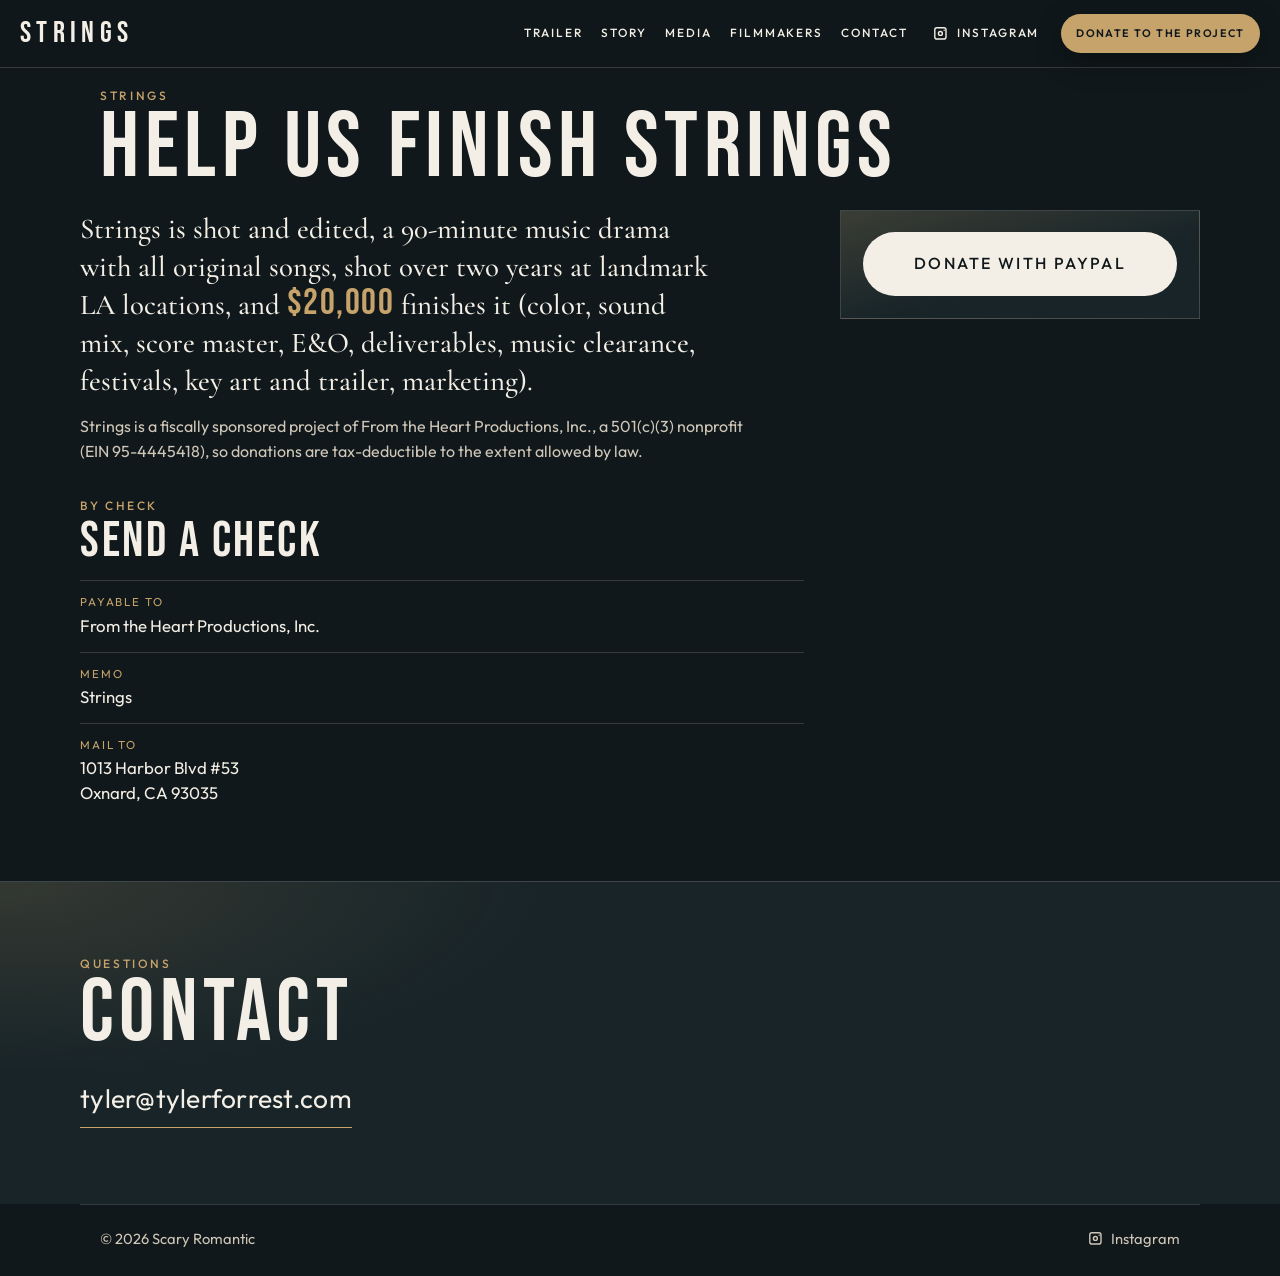
==== donate/index.html @ 78c678b7 "Add a donate page and a header link on every page. Strings can take tax-deductible gifts through Fro" ====
<!DOCTYPE html>
<html lang="en">
<head>
  <meta charset="utf-8">
  <meta name="viewport" content="width=device-width, initial-scale=1">
  <title>Donate to the Project | STRINGS</title>
  <meta name="description" content="Help finish Strings, a 90-minute music drama. Donations through From the Heart Productions, Inc. are tax-deductible to the extent allowed by law.">
  <meta name="robots" content="index, follow">
  <meta name="theme-color" content="#10181b">
  <meta name="format-detection" content="telephone=no">
  <link rel="canonical" href="https://www.stringsofficial.com/donate/">
  <meta property="og:type" content="website">
  <meta property="og:site_name" content="STRINGS">
  <meta property="og:locale" content="en_US">
  <meta property="og:title" content="Donate to the Project | STRINGS">
  <meta property="og:description" content="Help finish Strings. Donations are tax-deductible through From the Heart Productions, Inc.">
  <meta property="og:url" content="https://www.stringsofficial.com/donate/">
  <meta property="og:image" content="https://www.stringsofficial.com/assets/hero.jpg">
  <meta property="og:image:width" content="860">
  <meta property="og:image:height" content="1080">
  <meta property="og:image:alt" content="A guitarist from STRINGS, seen from behind, seated and playing under a spotlight.">
  <meta name="twitter:card" content="summary_large_image">
  <meta name="twitter:title" content="Donate to the Project | STRINGS">
  <meta name="twitter:description" content="Help finish Strings. Donations are tax-deductible through From the Heart Productions, Inc.">
  <meta name="twitter:image" content="https://www.stringsofficial.com/assets/hero.jpg">
  <meta name="twitter:image:alt" content="A guitarist from STRINGS, seen from behind, seated and playing under a spotlight.">
  <link rel="icon" href="../favicon.svg" type="image/svg+xml">
  <link rel="preconnect" href="https://fonts.googleapis.com">
  <link rel="preconnect" href="https://fonts.gstatic.com" crossorigin>
  <link href="https://fonts.googleapis.com/css2?family=Bebas+Neue&family=Cormorant+Garamond:ital,wght@0,500;0,600;1,500&family=Outfit:wght@300;400;500;600&display=swap" rel="stylesheet">
  <link rel="stylesheet" href="../css/styles.css">
</head>
<body>
  <a class="skip-link" href="#main">Skip to content</a>
  <header class="site-header is-solid">
    <a class="wordmark" href="../">Strings</a>
    <a class="header-donate" href="./" aria-current="page">Donate to the Project</a>
    <button class="nav-toggle" type="button" aria-expanded="false" aria-controls="site-nav">
      <span class="nav-toggle-bars" aria-hidden="true"></span>
      <span class="visually-hidden">Menu</span>
    </button>
    <nav class="site-nav" id="site-nav" aria-label="Primary">
      <a href="../#trailer">Trailer</a>
      <a href="../#story">Story</a>
      <a href="../#media">Media</a>
      <a href="../filmmakers/">Filmmakers</a>
      <a href="../#contact">Contact</a>
      <a class="nav-instagram" href="https://instagram.com/stringsmovie">
        <svg viewBox="0 0 24 24" aria-hidden="true"><path d="M7 3h10a4 4 0 0 1 4 4v10a4 4 0 0 1-4 4H7a4 4 0 0 1-4-4V7a4 4 0 0 1 4-4zm10 2H7a2 2 0 0 0-2 2v10a2 2 0 0 0 2 2h10a2 2 0 0 0 2-2V7a2 2 0 0 0-2-2zm-5 3.2A3.8 3.8 0 1 1 8.2 12 3.8 3.8 0 0 1 12 8.2zm0 2A1.8 1.8 0 1 0 13.8 12 1.8 1.8 0 0 0 12 10.2zM17.4 6.6a1 1 0 1 1-1 1 1 1 0 0 1 1-1z"/></svg>
        Instagram
      </a>
    </nav>
  </header>

  <main id="main">
    <header class="page-hero donate-hero">
      <p class="eyebrow">Strings</p>
      <h1>Help Us Finish Strings</h1>
    </header>

    <section class="section section-tight" aria-labelledby="donate-heading">
      <h2 id="donate-heading" class="visually-hidden">Donate</h2>
      <div class="donate-layout">
        <div class="donate-intro">
          <p class="donate-copy">Strings is shot and edited, a 90-minute music drama with all original songs, shot over two years at landmark LA locations, and <strong class="donate-amount">$20,000</strong> finishes it (color, sound mix, score master, E&amp;O, deliverables, music clearance, festivals, key art and trailer, marketing).</p>
          <p class="donate-tax">Strings is a fiscally sponsored project of From the Heart Productions, Inc., a 501(c)(3) nonprofit (EIN 95-4445418), so donations are tax-deductible to the extent allowed by law.</p>
        </div>

        <!-- PayPal URL and QR image: edit DONATE_URL and DONATE_QR_SRC in js/donate.js -->
        <aside class="donate-pay" aria-label="PayPal">
          <a class="button button-primary button-donate" id="donate-paypal" href="#">Donate with PayPal</a>
          <figure class="donate-qr" id="donate-qr" hidden>
            <div class="donate-qr-frame" id="donate-qr-frame"></div>
            <figcaption>Scan to donate with PayPal</figcaption>
          </figure>
        </aside>

        <div class="donate-more">
          <div class="donate-block">
            <p class="section-kicker">By check</p>
            <h2 class="donate-heading">Send a check</h2>
            <dl class="donate-facts">
              <div>
                <dt>Payable to</dt>
                <dd>From the Heart Productions, Inc.</dd>
              </div>
              <div>
                <dt>Memo</dt>
                <dd>Strings</dd>
              </div>
              <div>
                <dt>Mail to</dt>
                <dd>1013 Harbor Blvd #53<br>Oxnard, CA 93035</dd>
              </div>
            </dl>
          </div>
        </div>
      </div>
    </section>

    <section class="contact-band donate-contact" id="contact">
      <div class="contact-inner">
        <p class="section-kicker">Questions</p>
        <h2 class="section-title">Contact</h2>
        <a class="contact-email" href="mailto:tyler@tylerforrest.com">tyler@tylerforrest.com</a>
      </div>
    </section>
  </main>

  <footer class="site-footer">
    <p>© 2026 Scary Romantic</p>
    <a href="https://instagram.com/stringsmovie">
      <svg viewBox="0 0 24 24" aria-hidden="true"><path d="M7 3h10a4 4 0 0 1 4 4v10a4 4 0 0 1-4 4H7a4 4 0 0 1-4-4V7a4 4 0 0 1 4-4zm10 2H7a2 2 0 0 0-2 2v10a2 2 0 0 0 2 2h10a2 2 0 0 0 2-2V7a2 2 0 0 0-2-2zm-5 3.2A3.8 3.8 0 1 1 8.2 12 3.8 3.8 0 0 1 12 8.2zm0 2A1.8 1.8 0 1 0 13.8 12 1.8 1.8 0 0 0 12 10.2zM17.4 6.6a1 1 0 1 1-1 1 1 1 0 0 1 1-1z"/></svg>
      Instagram
    </a>
  </footer>
  <script src="../js/site.js"></script>
  <script src="../js/donate.js"></script>
</body>
</html>
---- css/styles.css ----
:root {
  --ink: #10181b;
  --ink-2: #182428;
  --ink-3: #243237;
  --cream: #f4efe6;
  --cream-dim: #cfc6b8;
  --brass: #c6a36a;
  --brass-deep: #8c6d3e;
  --line: rgba(244, 239, 230, 0.16);
  --shadow: 0 30px 80px rgba(0, 0, 0, 0.45);
  --header: calc(8rem + env(safe-area-inset-top));
  --measure: 68ch;
  --serif: "Cormorant Garamond", "Palatino Linotype", Palatino, serif;
  --sans: "Outfit", "Avenir Next", "Segoe UI", sans-serif;
  --display: "Bebas Neue", "Arial Narrow", Impact, sans-serif;
  color-scheme: dark;
}

*,
*::before,
*::after {
  box-sizing: border-box;
}

html {
  scroll-behavior: smooth;
  scroll-padding-top: var(--header);
  background: var(--ink);
}

body {
  margin: 0;
  background: var(--ink);
  color: var(--cream);
  font-family: var(--sans);
  font-weight: 400;
  font-size: 1.05rem;
  line-height: 1.6;
  text-rendering: optimizeLegibility;
}

body.nav-open {
  overflow: hidden;
}

img {
  max-width: 100%;
  height: auto;
  display: block;
}

a {
  color: inherit;
  text-decoration-thickness: 1px;
  text-underline-offset: 0.18em;
}

a:hover {
  color: var(--brass);
}

:focus-visible {
  outline: 2px solid var(--brass);
  outline-offset: 3px;
}

::selection {
  background: var(--brass);
  color: var(--ink);
}

.skip-link {
  position: absolute;
  left: 1rem;
  top: -4rem;
  z-index: 50;
  background: var(--cream);
  color: var(--ink);
  padding: 0.6rem 0.9rem;
  font-size: 0.9rem;
}

.skip-link:focus {
  top: 0.75rem;
}

.site-header {
  position: fixed;
  inset: 0 0 auto 0;
  z-index: 30;
  display: grid;
  grid-template-columns: minmax(0, 1fr) auto;
  grid-template-areas:
    "mark toggle"
    "donate donate";
  align-items: center;
  column-gap: 0.75rem;
  row-gap: 0.65rem;
  min-height: var(--header);
  padding: max(0.75rem, env(safe-area-inset-top)) max(1.25rem, env(safe-area-inset-right)) 0.75rem max(1.25rem, env(safe-area-inset-left));
  background: linear-gradient(180deg, rgba(16, 24, 27, 0.92) 0%, rgba(16, 24, 27, 0.78) 55%, rgba(16, 24, 27, 0));
  border-bottom: 1px solid transparent;
  transition: background 0.2s ease, border-color 0.2s ease;
}

.site-header.is-solid {
  background: rgba(16, 24, 27, 0.92);
  border-bottom-color: var(--line);
  backdrop-filter: blur(16px);
}

.visually-hidden {
  position: absolute;
  width: 1px;
  height: 1px;
  padding: 0;
  margin: -1px;
  overflow: hidden;
  clip: rect(0 0 0 0);
  white-space: nowrap;
  border: 0;
}

.wordmark,
.nav-toggle,
.header-donate {
  position: relative;
  z-index: 40;
}

.wordmark {
  grid-area: mark;
}

.nav-toggle {
  grid-area: toggle;
  justify-self: end;
}

.wordmark {
  font-family: var(--display);
  font-size: 1.85rem;
  letter-spacing: 0.18em;
  line-height: 1;
  text-decoration: none;
  text-transform: uppercase;
  color: var(--cream);
}

.wordmark:hover {
  color: var(--cream);
}

.header-donate {
  grid-area: donate;
  display: flex;
  align-items: center;
  justify-content: center;
  width: 100%;
  min-height: 3rem;
  padding: 0.7rem 0.9rem;
  border-radius: 999px;
  background: var(--cream);
  color: var(--ink);
  box-shadow: 0 10px 28px rgba(0, 0, 0, 0.28);
  text-decoration: none;
  text-align: center;
  text-transform: uppercase;
  font-size: 0.78rem;
  font-weight: 600;
  letter-spacing: 0.12em;
  line-height: 1.15;
}

.header-donate:hover,
.header-donate:active,
.header-donate[aria-current="page"] {
  background: var(--brass);
  color: var(--ink);
}

.nav-toggle {
  display: inline-flex;
  align-items: center;
  justify-content: center;
  width: 2.75rem;
  height: 2.75rem;
  border: 1px solid var(--line);
  background: rgba(16, 24, 27, 0.55);
  color: var(--cream);
  border-radius: 999px;
  cursor: pointer;
}

.nav-toggle-bars,
.nav-toggle-bars::before,
.nav-toggle-bars::after {
  display: block;
  width: 1rem;
  height: 1px;
  background: currentColor;
  position: relative;
  transition: transform 0.2s ease, top 0.2s ease, background 0.2s ease;
}

.nav-toggle-bars::before,
.nav-toggle-bars::after {
  content: "";
  position: absolute;
  left: 0;
}

.nav-toggle-bars::before {
  top: -5px;
}

.nav-toggle-bars::after {
  top: 5px;
}

.nav-toggle[aria-expanded="true"] .nav-toggle-bars {
  background: transparent;
}

.nav-toggle[aria-expanded="true"] .nav-toggle-bars::before {
  top: 0;
  transform: rotate(45deg);
}

.nav-toggle[aria-expanded="true"] .nav-toggle-bars::after {
  top: 0;
  transform: rotate(-45deg);
}

.site-nav {
  display: none;
}

.site-nav.is-open {
  display: flex;
  position: fixed;
  inset: 0;
  background: rgba(10, 16, 18, 0.98);
  flex-direction: column;
  align-items: flex-start;
  justify-content: center;
  gap: 0.15rem;
  padding: calc(var(--header) + 1.15rem) max(1.5rem, env(safe-area-inset-right)) calc(2rem + env(safe-area-inset-bottom)) max(1.75rem, env(safe-area-inset-left));
  z-index: 25;
  overflow-y: auto;
}

.site-nav a {
  text-decoration: none;
  font-family: var(--display);
  font-size: 2.35rem;
  letter-spacing: 0.08em;
  text-transform: uppercase;
  color: var(--cream);
  padding: 0.15rem 0;
  line-height: 1.05;
}

.site-nav a[aria-current="page"],
.site-nav a[aria-current="true"] {
  color: var(--brass);
}

.nav-instagram {
  display: inline-flex;
  align-items: center;
  gap: 0.55rem;
  margin-top: 1.1rem;
  font-family: var(--sans);
  font-size: 0.82rem;
  letter-spacing: 0.16em;
}

.nav-instagram svg,
.site-footer svg {
  width: 1.05rem;
  height: 1.05rem;
  fill: currentColor;
}

@media (min-width: 1180px) {
  :root {
    --header: calc(4.25rem + env(safe-area-inset-top));
  }

  .site-header {
    display: flex;
    flex-wrap: nowrap;
    column-gap: 1rem;
    row-gap: 0;
    background: linear-gradient(180deg, rgba(16, 24, 27, 0.78), rgba(16, 24, 27, 0));
  }

  .nav-toggle {
    display: none;
  }

  .header-donate {
    order: 3;
    width: auto;
    flex: 0 0 auto;
    min-height: 2.45rem;
    margin-left: 0.35rem;
    padding: 0.45rem 0.95rem;
    font-size: 0.68rem;
    letter-spacing: 0.13em;
    white-space: nowrap;
  }

  .site-nav,
  .site-nav.is-open {
    display: flex;
    order: 2;
    position: static;
    inset: auto;
    background: transparent;
    flex-direction: row;
    align-items: center;
    justify-content: flex-end;
    gap: 1.15rem;
    margin-left: auto;
    padding: 0;
  }

  .site-nav a {
    font-family: var(--sans);
    padding: 0.35rem 0;
    font-size: 0.74rem;
    letter-spacing: 0.16em;
    font-weight: 500;
  }

  .nav-instagram {
    margin-top: 0;
    margin-left: 0.35rem;
    font-size: 0.74rem;
  }
}

.hero {
  position: relative;
  min-height: 100vh;
  min-height: 100svh;
  display: grid;
  align-items: end;
  padding: calc(var(--header) + 1.25rem) max(1.25rem, env(safe-area-inset-right)) 2.75rem max(1.25rem, env(safe-area-inset-left));
  overflow: hidden;
}

.hero-bg {
  position: absolute;
  inset: 0;
  width: 100%;
  height: 100%;
  object-fit: cover;
  object-position: center 42%;
}

.hero-shade {
  position: absolute;
  inset: 0;
  background:
    linear-gradient(180deg, rgba(16, 24, 27, 0.55) 0%, rgba(16, 24, 27, 0.18) 32%, rgba(16, 24, 27, 0.78) 72%, var(--ink) 100%),
    linear-gradient(90deg, rgba(16, 24, 27, 0.84) 0%, rgba(16, 24, 27, 0.42) 52%, rgba(16, 24, 27, 0.12) 100%);
}

.hero-inner {
  position: relative;
  z-index: 1;
  width: min(1120px, 100%);
  margin: 0 auto;
  display: grid;
  gap: 1.75rem;
  align-items: end;
}

.hero-copy {
  min-width: 0;
  container-type: inline-size;
}

.eyebrow,
.section-kicker {
  margin: 0;
  color: var(--brass);
  font-size: 0.75rem;
  letter-spacing: 0.22em;
  text-transform: uppercase;
  font-weight: 500;
}

.hero h1,
.page-hero h1,
.section-title,
.person h2,
.person h3,
.cast-card h3 {
  font-family: var(--display);
  font-weight: 400;
  letter-spacing: 0.06em;
  line-height: 0.88;
  margin: 0.15rem 0 0;
  text-transform: uppercase;
}

.hero h1 {
  font-size: clamp(4.1rem, 17vw, 9.6rem);
  letter-spacing: 0.045em;
  line-height: 0.84;
}

@supports (width: 1cqi) {
  .hero h1 {
    font-size: clamp(4.1rem, 22cqi, 9.8rem);
  }
}

.lede {
  margin: 1rem 0 0;
  max-width: 22em;
  padding-left: 0.9rem;
  border-left: 2px solid var(--brass);
  font-family: var(--serif);
  font-size: clamp(1.4rem, 2.5vw, 1.95rem);
  font-weight: 500;
  line-height: 1.28;
  color: var(--cream);
}

.status-line {
  margin: 1.15rem 0 0;
  max-width: 40rem;
  color: var(--cream-dim);
  font-size: 0.82rem;
  letter-spacing: 0.06em;
  text-transform: uppercase;
  line-height: 1.65;
}

.status-line a {
  color: var(--cream);
  text-decoration: none;
  letter-spacing: 0.02em;
  text-transform: none;
  border-bottom: 1px solid rgba(198, 163, 106, 0.7);
  overflow-wrap: anywhere;
}

.status-line a:hover {
  color: var(--brass);
}

.hero-actions {
  display: flex;
  flex-wrap: wrap;
  gap: 0.75rem;
  margin-top: 1.45rem;
}

.button {
  display: inline-flex;
  align-items: center;
  justify-content: center;
  min-height: 2.9rem;
  padding: 0.7rem 1.2rem;
  border-radius: 999px;
  border: 1px solid transparent;
  text-decoration: none;
  letter-spacing: 0.14em;
  text-transform: uppercase;
  font-size: 0.75rem;
  font-weight: 500;
}

.button-primary {
  background: var(--cream);
  color: var(--ink);
}

.button-primary:hover,
.button-primary:active {
  background: var(--brass);
  color: var(--ink);
}

.button-primary:focus-visible {
  outline-color: var(--cream);
}

.button-ghost {
  border-color: rgba(244, 239, 230, 0.42);
  color: var(--cream);
  background: rgba(16, 24, 27, 0.25);
}

.button-ghost:hover {
  border-color: var(--brass);
  color: var(--brass);
}

.poster-card {
  justify-self: start;
  width: min(210px, 58vw);
  box-shadow: var(--shadow);
  border: 1px solid rgba(244, 239, 230, 0.2);
}

@media (min-width: 900px) {
  .hero {
    align-items: center;
    padding-top: calc(var(--header) + 2rem);
    padding-bottom: 4rem;
  }

  .hero-inner {
    grid-template-columns: minmax(0, 1fr) minmax(220px, 280px);
    gap: 3rem;
  }

  .poster-card {
    width: 100%;
    max-width: 280px;
    justify-self: end;
  }
}

.section,
.page-hero,
.hero,
.contact-band {
  scroll-margin-top: calc(var(--header) + 0.5rem);
}

.section {
  width: min(1120px, calc(100% - 2.5rem));
  margin: 0 auto;
  padding: 4.75rem 0;
}

.section-tight {
  padding-top: 1.25rem;
}

.section-title {
  font-size: clamp(3.2rem, 8vw, 5.5rem);
}

.section-head {
  display: grid;
  gap: 0.75rem;
  margin-bottom: 1.6rem;
  align-items: end;
}

.section-note {
  margin: 0;
  max-width: 42rem;
  color: var(--cream-dim);
}

.section-note a {
  color: var(--cream);
}

.frame {
  position: relative;
  background: #000;
  border: 1px solid var(--line);
  box-shadow: var(--shadow);
  overflow: hidden;
}

.frame-16x9 {
  aspect-ratio: 16 / 9;
}

.frame iframe,
.trailer-facade:not([hidden]) {
  position: absolute;
  inset: 0;
  width: 100%;
  height: 100%;
  border: 0;
}

.trailer-facade {
  padding: 0;
  cursor: pointer;
  background: #000;
  color: inherit;
  text-decoration: none;
}

.trailer-facade img {
  width: 100%;
  height: 100%;
  object-fit: cover;
  transition: transform 0.6s ease;
}

.trailer-facade::after {
  content: "";
  position: absolute;
  inset: 0;
  background:
    linear-gradient(180deg, rgba(8, 12, 14, 0.05), rgba(8, 12, 14, 0.45)),
    rgba(8, 12, 14, 0.18);
}

.trailer-facade:hover img,
.trailer-facade:focus-visible img {
  transform: scale(1.03);
}

.play-badge {
  position: absolute;
  z-index: 1;
  left: 50%;
  top: 50%;
  transform: translate(-50%, -50%);
  display: inline-flex;
  align-items: center;
  gap: 0.75rem;
  min-height: 3.1rem;
  padding: 0.7rem 1.2rem 0.7rem 0.85rem;
  border-radius: 999px;
  background: var(--cream);
  color: var(--ink);
  letter-spacing: 0.14em;
  text-transform: uppercase;
  font-size: 0.75rem;
  font-weight: 600;
  white-space: nowrap;
}

.play-triangle {
  width: 0;
  height: 0;
  border-style: solid;
  border-width: 7px 0 7px 12px;
  border-color: transparent transparent transparent currentColor;
}

.trailer-facade:hover .play-badge,
.trailer-facade:focus-visible .play-badge {
  background: var(--brass);
}

.frame:has(.trailer-facade:focus-visible) {
  outline: 2px solid var(--brass);
  outline-offset: 3px;
}

.trailer-facade:focus-visible {
  outline: none;
}

.story-layout {
  display: grid;
  gap: 2rem;
}

.story-copy p {
  margin: 0 0 1rem;
  color: var(--cream-dim);
  font-size: 1.05rem;
}

.story-copy p.synopsis {
  font-family: var(--serif);
  font-size: clamp(1.5rem, 2.6vw, 1.95rem);
  line-height: 1.32;
  color: var(--cream);
}

.credits {
  display: grid;
  gap: 0.9rem 2rem;
  margin: 0;
  padding: 0;
}

.credits div {
  display: grid;
  gap: 0.15rem;
  padding-top: 0.85rem;
  border-top: 1px solid var(--line);
}

.credits dt {
  color: var(--brass);
  font-size: 0.72rem;
  letter-spacing: 0.16em;
  text-transform: uppercase;
}

.credits dd {
  margin: 0;
}

@media (min-width: 860px) {
  .story-layout {
    grid-template-columns: minmax(0, 1.35fr) minmax(240px, 0.75fr);
    gap: 3rem;
    align-items: start;
  }

  .credits {
    position: sticky;
    top: calc(var(--header) + 1.25rem);
  }
}

.stills,
.gallery {
  display: grid;
  gap: 0.6rem;
  margin-top: 2rem;
}

.gallery {
  grid-template-columns: 1fr 1fr;
}

.shot {
  padding: 0;
  border: 0;
  background: var(--ink-2);
  cursor: zoom-in;
  color: inherit;
  text-align: left;
  overflow: hidden;
  display: block;
  width: 100%;
}

.shot img {
  width: 100%;
  height: 100%;
  object-fit: cover;
  transition: transform 0.55s ease;
}

.shot:hover img,
.shot:focus-visible img {
  transform: scale(1.035);
}

.shot:focus-visible {
  outline: 2px solid var(--brass);
  outline-offset: -3px;
}

.stills .shot,
.gallery .shot {
  aspect-ratio: 1;
}

.stills .shot {
  aspect-ratio: 16 / 9;
}

.gallery .shot:first-child {
  grid-column: 1 / -1;
  aspect-ratio: 16 / 9;
}

@media (min-width: 720px) {
  .stills {
    grid-template-columns: 1fr 1fr;
  }
}

@media (min-width: 900px) {
  .gallery {
    grid-template-columns: 1fr 1fr 1fr;
  }
}

@media (min-width: 1020px) {
  .stills {
    grid-template-columns: repeat(6, 1fr);
  }

  .stills .shot {
    grid-column: span 2;
  }

  .stills .shot:nth-child(1),
  .stills .shot:nth-child(2) {
    grid-column: span 3;
  }
}

.cast-grid {
  display: grid;
  gap: 1rem;
}

.cast-card {
  display: flex;
  flex-direction: column;
  min-width: 0;
  background: var(--ink-2);
  border: 1px solid var(--line);
}

.cast-card img {
  width: 100%;
  aspect-ratio: 4 / 5;
  object-fit: cover;
}

.cast-card .crop-tyler {
  object-position: center 42%;
}

.cast-card .crop-william {
  object-position: center 40%;
}

.cast-card .crop-kasey {
  object-position: center 12%;
}

.cast-body {
  display: flex;
  flex-direction: column;
  gap: 0.45rem;
  flex: 1;
  padding: 1.05rem 1.05rem 1.2rem;
}

.cast-card h3 {
  font-size: clamp(1.9rem, 4vw, 2.5rem);
  letter-spacing: 0.04em;
}

.cast-body p {
  margin: 0;
  color: var(--cream-dim);
}

.text-link {
  margin-top: auto;
  padding-top: 0.85rem;
  text-decoration: none;
  letter-spacing: 0.16em;
  text-transform: uppercase;
  font-size: 0.72rem;
  font-weight: 500;
  color: var(--brass);
}

.text-link:hover {
  color: var(--cream);
}

@media (min-width: 800px) {
  .cast-grid {
    grid-template-columns: repeat(3, minmax(0, 1fr));
    align-items: stretch;
  }
}

.people {
  display: grid;
  gap: 3rem;
}

.person {
  display: grid;
  gap: 1.25rem;
  padding-top: 2rem;
  border-top: 1px solid var(--line);
  scroll-margin-top: calc(var(--header) + 0.75rem);
}

.person h2,
.person h3 {
  font-size: clamp(2.2rem, 5vw, 3.4rem);
  line-height: 0.95;
}

.role {
  margin: 0.35rem 0 0;
  color: var(--brass);
  letter-spacing: 0.14em;
  text-transform: uppercase;
  font-size: 0.75rem;
}

.person-copy p {
  margin: 0.9rem 0 0;
  color: var(--cream-dim);
  max-width: 68ch;
}

.person-copy p:first-child {
  margin-top: 0;
}

.person-photo {
  width: min(100%, 460px);
  border: 1px solid var(--line);
}

@media (min-width: 860px) {
  .person {
    grid-template-columns: 280px minmax(0, 1fr);
    gap: 2rem;
    align-items: start;
  }

  .person-photo {
    width: 100%;
    position: sticky;
    top: calc(var(--header) + 1rem);
  }
}

.contact-band {
  border-top: 1px solid var(--line);
  background:
    radial-gradient(900px 320px at 0% 0%, rgba(198, 163, 106, 0.16), transparent 60%),
    var(--ink-2);
}

.contact-inner,
.contact-panel {
  width: min(1120px, calc(100% - 2.5rem));
  margin: 0 auto;
  padding: 4.5rem 0 4.75rem;
}

.contact-panel .section-title {
  font-size: clamp(2.6rem, 6vw, 4.2rem);
}

.contact-panel {
  display: grid;
  gap: 1.25rem;
  width: auto;
  margin-top: 3rem;
  padding: 1.5rem;
  background:
    linear-gradient(160deg, rgba(198, 163, 106, 0.14), transparent 42%),
    var(--ink-2);
  border: 1px solid var(--line);
}

.contact-follow {
  margin-top: 3rem;
}

.screener,
.contact-lead {
  margin: 0.8rem 0 0;
  font-family: var(--serif);
  font-size: clamp(1.7rem, 3vw, 2.3rem);
  line-height: 1.2;
  max-width: 16ch;
  color: var(--cream);
}

.contact-email {
  display: inline-block;
  margin-top: 1.1rem;
  font-size: clamp(1.15rem, 2.4vw, 1.65rem);
  letter-spacing: 0.01em;
  text-decoration: none;
  border-bottom: 1px solid var(--brass);
  overflow-wrap: anywhere;
}

.contact-note,
.contact-name {
  margin: 1rem 0 0;
  color: var(--cream-dim);
}

.contact-name {
  font-family: var(--display);
  font-size: 2rem;
  letter-spacing: 0.06em;
  line-height: 1;
  text-transform: uppercase;
  color: var(--cream);
}

.contact-list {
  list-style: none;
  margin: 0.8rem 0 0;
  padding: 0;
  display: grid;
  gap: 0.45rem;
}

.contact-list a {
  text-decoration: none;
  border-bottom: 1px solid rgba(198, 163, 106, 0.45);
}

@media (min-width: 800px) {
  .contact-panel {
    grid-template-columns: 1.1fr 0.9fr;
    align-items: end;
    padding: 2.25rem;
  }
}

.page-hero {
  padding: calc(var(--header) + 2.5rem) max(1.25rem, env(safe-area-inset-right)) 0.5rem max(1.25rem, env(safe-area-inset-left));
  width: min(1120px, 100%);
  margin: 0 auto;
}

.page-hero h1 {
  font-size: clamp(4rem, 12vw, 7rem);
}

.page-hero .lede {
  max-width: 36rem;
  border-left: 0;
  padding-left: 0;
  color: var(--cream-dim);
  font-size: clamp(1.25rem, 2.2vw, 1.6rem);
}

.banner-still {
  margin-top: 1.6rem;
  width: 100%;
  border: 1px solid var(--line);
}

.site-footer {
  border-top: 1px solid var(--line);
  padding: 1.35rem max(1.25rem, env(safe-area-inset-right)) calc(1.6rem + env(safe-area-inset-bottom)) max(1.25rem, env(safe-area-inset-left));
  display: flex;
  flex-wrap: wrap;
  gap: 0.75rem 1.5rem;
  justify-content: space-between;
  align-items: center;
  width: min(1120px, 100%);
  margin: 0 auto;
  color: var(--cream-dim);
  font-size: 0.92rem;
}

.site-footer p {
  margin: 0;
}

.site-footer a {
  text-decoration: none;
  display: inline-flex;
  align-items: center;
  gap: 0.45rem;
}

.lightbox {
  width: min(1100px, calc(100vw - 2rem));
  max-height: calc(100vh - 2rem);
  max-height: calc(100dvh - 2rem);
  padding: 0;
  border: 0;
  background: transparent;
  color: var(--cream);
}

.lightbox::backdrop {
  background: rgba(6, 10, 12, 0.9);
}

.lightbox img {
  width: 100%;
  max-height: calc(100vh - 4rem);
  max-height: calc(100dvh - 4rem);
  object-fit: contain;
  margin: 0 auto;
}

.lightbox-close {
  position: absolute;
  top: 0.4rem;
  right: 0.4rem;
  width: 2.75rem;
  height: 2.75rem;
  border-radius: 999px;
  border: 1px solid var(--line);
  background: rgba(16, 24, 27, 0.86);
  color: var(--cream);
  cursor: pointer;
  font-size: 1.4rem;
  line-height: 1;
}

.donate-hero {
  padding-top: calc(var(--header) + 1.15rem);
  padding-bottom: 0;
}

.donate-hero h1 {
  max-width: 9.2em;
  font-size: clamp(3.15rem, 13vw, 5.8rem);
  line-height: 0.88;
}

.donate-layout {
  display: grid;
  gap: 1.35rem;
}

.donate-copy {
  margin: 0;
  max-width: 40rem;
  font-family: var(--serif);
  font-size: clamp(1.28rem, 4.4vw, 1.8rem);
  font-weight: 500;
  line-height: 1.32;
  color: var(--cream);
}

.donate-amount {
  font-family: var(--display);
  font-weight: 400;
  letter-spacing: 0.04em;
  font-size: 1.28em;
  line-height: 0.9;
  color: var(--brass);
}

.donate-tax {
  margin: 0.9rem 0 0;
  max-width: 42rem;
  color: var(--cream-dim);
  font-size: 1rem;
  line-height: 1.55;
}

.donate-pay {
  display: grid;
  gap: 0.95rem;
  align-content: start;
  padding: 1.05rem;
  background:
    linear-gradient(165deg, rgba(198, 163, 106, 0.2), transparent 58%),
    var(--ink-2);
  border: 1px solid var(--line);
}

.button-donate {
  width: 100%;
  min-height: 3.75rem;
  padding: 1rem 1.25rem;
  font-size: 0.95rem;
  letter-spacing: 0.15em;
}

.button-donate[aria-disabled="true"] {
  cursor: default;
}

.donate-qr {
  margin: 0;
  display: grid;
  justify-items: center;
  gap: 0.55rem;
}

.donate-qr[hidden] {
  display: none;
}

.donate-qr img {
  width: min(220px, 68vw);
  height: auto;
  padding: 0.7rem;
  background: #fff;
  border: 1px solid rgba(16, 24, 27, 0.08);
}

.donate-qr figcaption {
  margin: 0;
  color: var(--cream-dim);
  font-size: 0.72rem;
  letter-spacing: 0.14em;
  text-transform: uppercase;
  text-align: center;
}

.donate-block {
  padding-top: 0.25rem;
}

.donate-block + .donate-block {
  padding-top: 1.5rem;
  border-top: 1px solid var(--line);
}

.donate-heading {
  font-family: var(--display);
  font-weight: 400;
  letter-spacing: 0.05em;
  text-transform: uppercase;
  font-size: clamp(2.15rem, 8vw, 3.15rem);
  line-height: 0.92;
  margin: 0.2rem 0 0;
}

.donate-facts {
  display: grid;
  gap: 0.85rem;
  margin: 1rem 0 0;
}

.donate-facts div {
  display: grid;
  gap: 0.12rem;
  padding-top: 0.75rem;
  border-top: 1px solid var(--line);
}

.donate-facts dt {
  color: var(--brass);
  font-size: 0.72rem;
  letter-spacing: 0.16em;
  text-transform: uppercase;
}

.donate-facts dd {
  margin: 0;
  font-size: 1.05rem;
  line-height: 1.45;
}

.donate-contact .contact-email {
  padding: 0.45rem 0;
  min-height: 2.75rem;
}

@media (min-width: 860px) {
  .donate-layout {
    grid-template-columns: minmax(0, 1.45fr) minmax(250px, 0.72fr);
    column-gap: 2.25rem;
    row-gap: 1.75rem;
    align-items: start;
  }

  .donate-intro {
    grid-column: 1;
    grid-row: 1;
  }

  .donate-pay {
    grid-column: 2;
    grid-row: 1 / span 2;
    position: sticky;
    top: calc(var(--header) + 1rem);
    padding: 1.35rem;
  }

  .donate-more {
    grid-column: 1;
    grid-row: 2;
  }

  .button-donate {
    min-height: 4rem;
    font-size: 1rem;
  }
}

@media (prefers-reduced-motion: reduce) {
  html {
    scroll-behavior: auto;
  }

  .shot img,
  .trailer-facade img,
  .nav-toggle-bars,
  .nav-toggle-bars::before,
  .nav-toggle-bars::after {
    transition: none;
  }
}
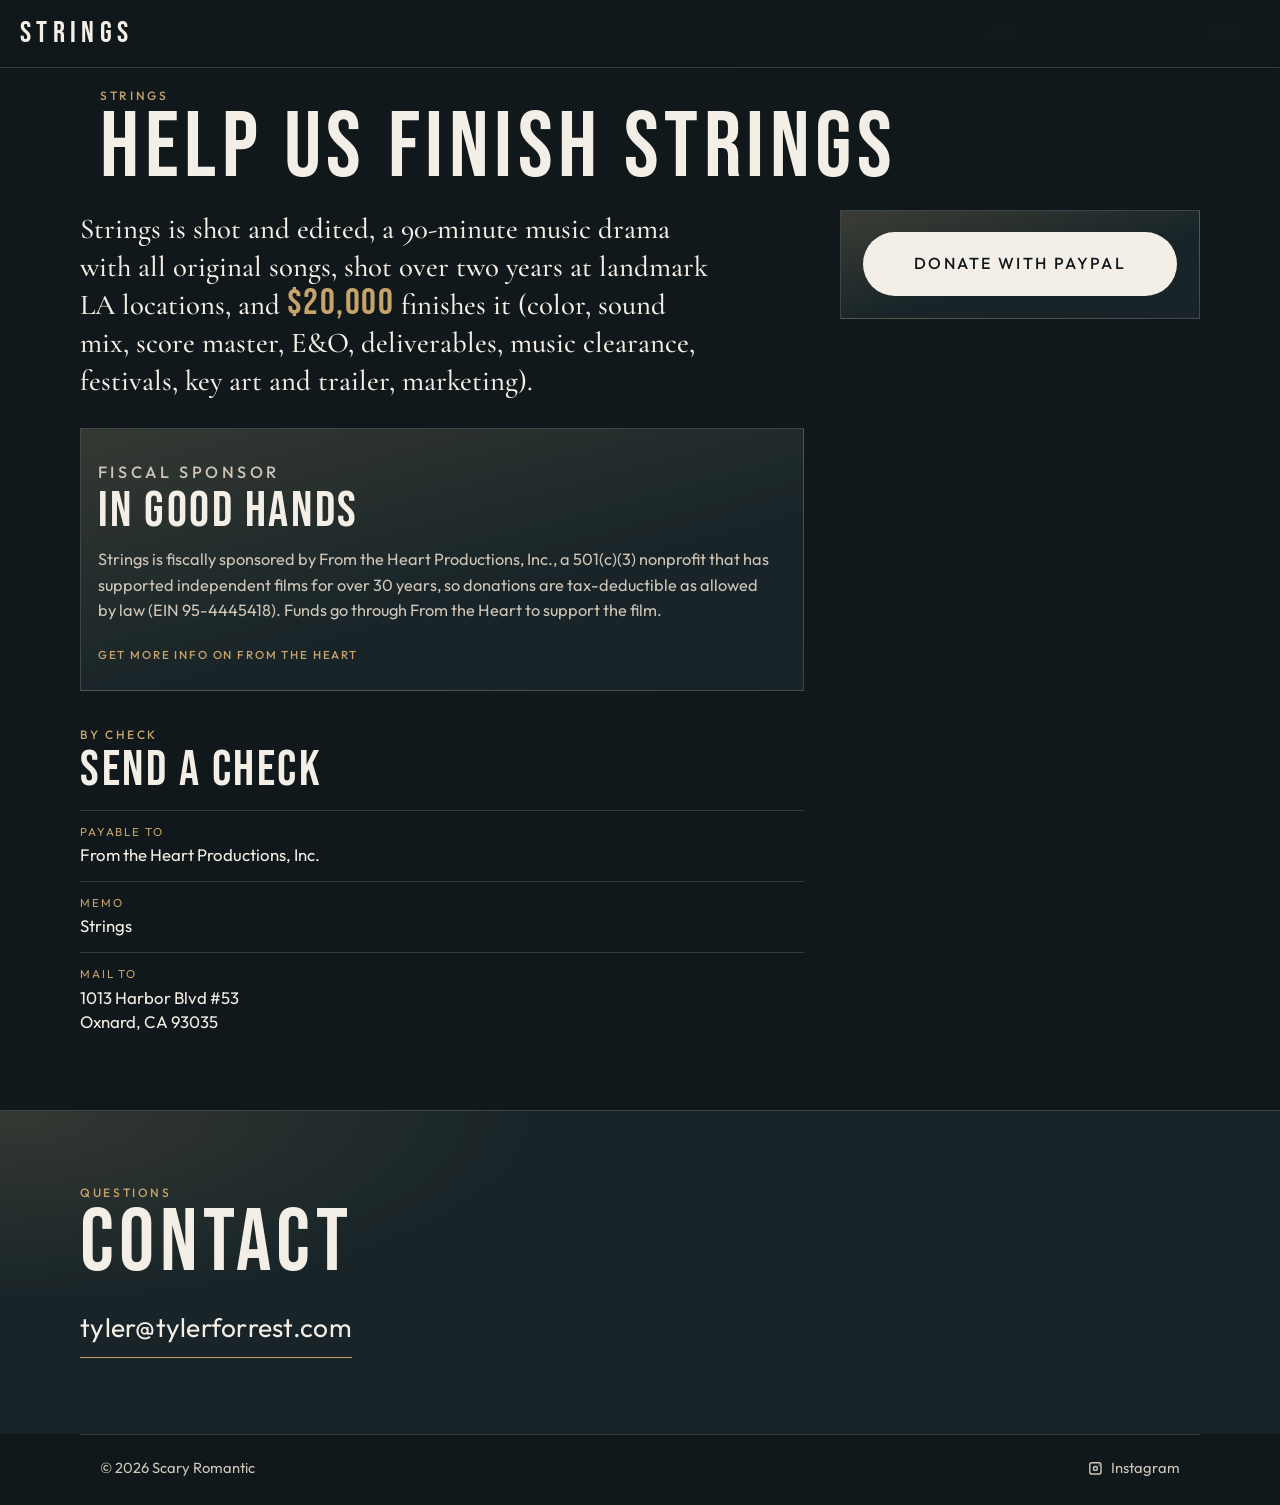
==== commit 95fe9b85: "Hide the donate header button on the donate page and add a sponsor note. The fiscal sponsor section " ====
--- a/donate/index.html
+++ b/donate/index.html
@@ -30,11 +30,10 @@
   <link href="https://fonts.googleapis.com/css2?family=Bebas+Neue&family=Cormorant+Garamond:ital,wght@0,500;0,600;1,500&family=Outfit:wght@300;400;500;600&display=swap" rel="stylesheet">
   <link rel="stylesheet" href="../css/styles.css">
 </head>
-<body>
+<body class="donate-page">
   <a class="skip-link" href="#main">Skip to content</a>
   <header class="site-header is-solid">
     <a class="wordmark" href="../">Strings</a>
-    <a class="header-donate" href="./" aria-current="page">Donate to the Project</a>
     <button class="nav-toggle" type="button" aria-expanded="false" aria-controls="site-nav">
       <span class="nav-toggle-bars" aria-hidden="true"></span>
       <span class="visually-hidden">Menu</span>
@@ -63,7 +62,6 @@
       <div class="donate-layout">
         <div class="donate-intro">
           <p class="donate-copy">Strings is shot and edited, a 90-minute music drama with all original songs, shot over two years at landmark LA locations, and <strong class="donate-amount">$20,000</strong> finishes it (color, sound mix, score master, E&amp;O, deliverables, music clearance, festivals, key art and trailer, marketing).</p>
-          <p class="donate-tax">Strings is a fiscally sponsored project of From the Heart Productions, Inc., a 501(c)(3) nonprofit (EIN 95-4445418), so donations are tax-deductible to the extent allowed by law.</p>
         </div>
 
         <!-- PayPal URL and QR image: edit DONATE_URL and DONATE_QR_SRC in js/donate.js -->
@@ -76,6 +74,12 @@
         </aside>
 
         <div class="donate-more">
+          <section class="donate-trust" aria-labelledby="sponsor-heading">
+            <p class="section-kicker">Fiscal sponsor</p>
+            <h2 class="donate-heading" id="sponsor-heading">In good hands</h2>
+            <p>Strings is fiscally sponsored by From the Heart Productions, Inc., a 501(c)(3) nonprofit that has supported independent films for over 30 years, so donations are tax-deductible as allowed by law (EIN 95-4445418). Funds go through From the Heart to support the film.</p>
+            <a class="text-link" href="https://www.fromtheheartproductions.com" target="_blank" rel="noopener noreferrer">Get more info on From the Heart<span class="visually-hidden"> (opens in a new tab)</span></a>
+          </section>
           <div class="donate-block">
             <p class="section-kicker">By check</p>
             <h2 class="donate-heading">Send a check</h2>
--- a/css/styles.css
+++ b/css/styles.css
@@ -104,9 +104,18 @@
 }
 
 .site-header.is-solid {
+  background: transparent;
+  border-bottom-color: var(--line);
+}
+
+.site-header.is-solid::before {
+  content: "";
+  position: absolute;
+  inset: 0;
+  z-index: 0;
   background: rgba(16, 24, 27, 0.92);
-  border-bottom-color: var(--line);
   backdrop-filter: blur(16px);
+  pointer-events: none;
 }
 
 .visually-hidden {
@@ -1100,6 +1109,17 @@
   line-height: 1;
 }
 
+body.donate-page {
+  --header: calc(4.25rem + env(safe-area-inset-top));
+}
+
+@media (max-width: 1179px) {
+  body.donate-page .site-header {
+    grid-template-areas: "mark toggle";
+    row-gap: 0;
+  }
+}
+
 .donate-hero {
   padding-top: calc(var(--header) + 1.15rem);
   padding-bottom: 0;
@@ -1135,12 +1155,34 @@
   color: var(--brass);
 }
 
-.donate-tax {
-  margin: 0.9rem 0 0;
+.donate-trust {
+  padding: 1.15rem 1.05rem 1.3rem;
+  background:
+    linear-gradient(165deg, rgba(198, 163, 106, 0.16), transparent 62%),
+    var(--ink-2);
+  border: 1px solid var(--line);
+}
+
+.donate-trust p {
+  margin: 0.8rem 0 0;
   max-width: 42rem;
   color: var(--cream-dim);
-  font-size: 1rem;
+  font-size: 1.02rem;
   line-height: 1.55;
+}
+
+.donate-trust .text-link {
+  display: inline-flex;
+  align-items: center;
+  max-width: 100%;
+  min-height: 2.75rem;
+  margin-top: 0.15rem;
+  line-height: 1.35;
+}
+
+.donate-trust + .donate-block {
+  margin-top: 1.75rem;
+  padding-top: 0.35rem;
 }
 
 .donate-pay {
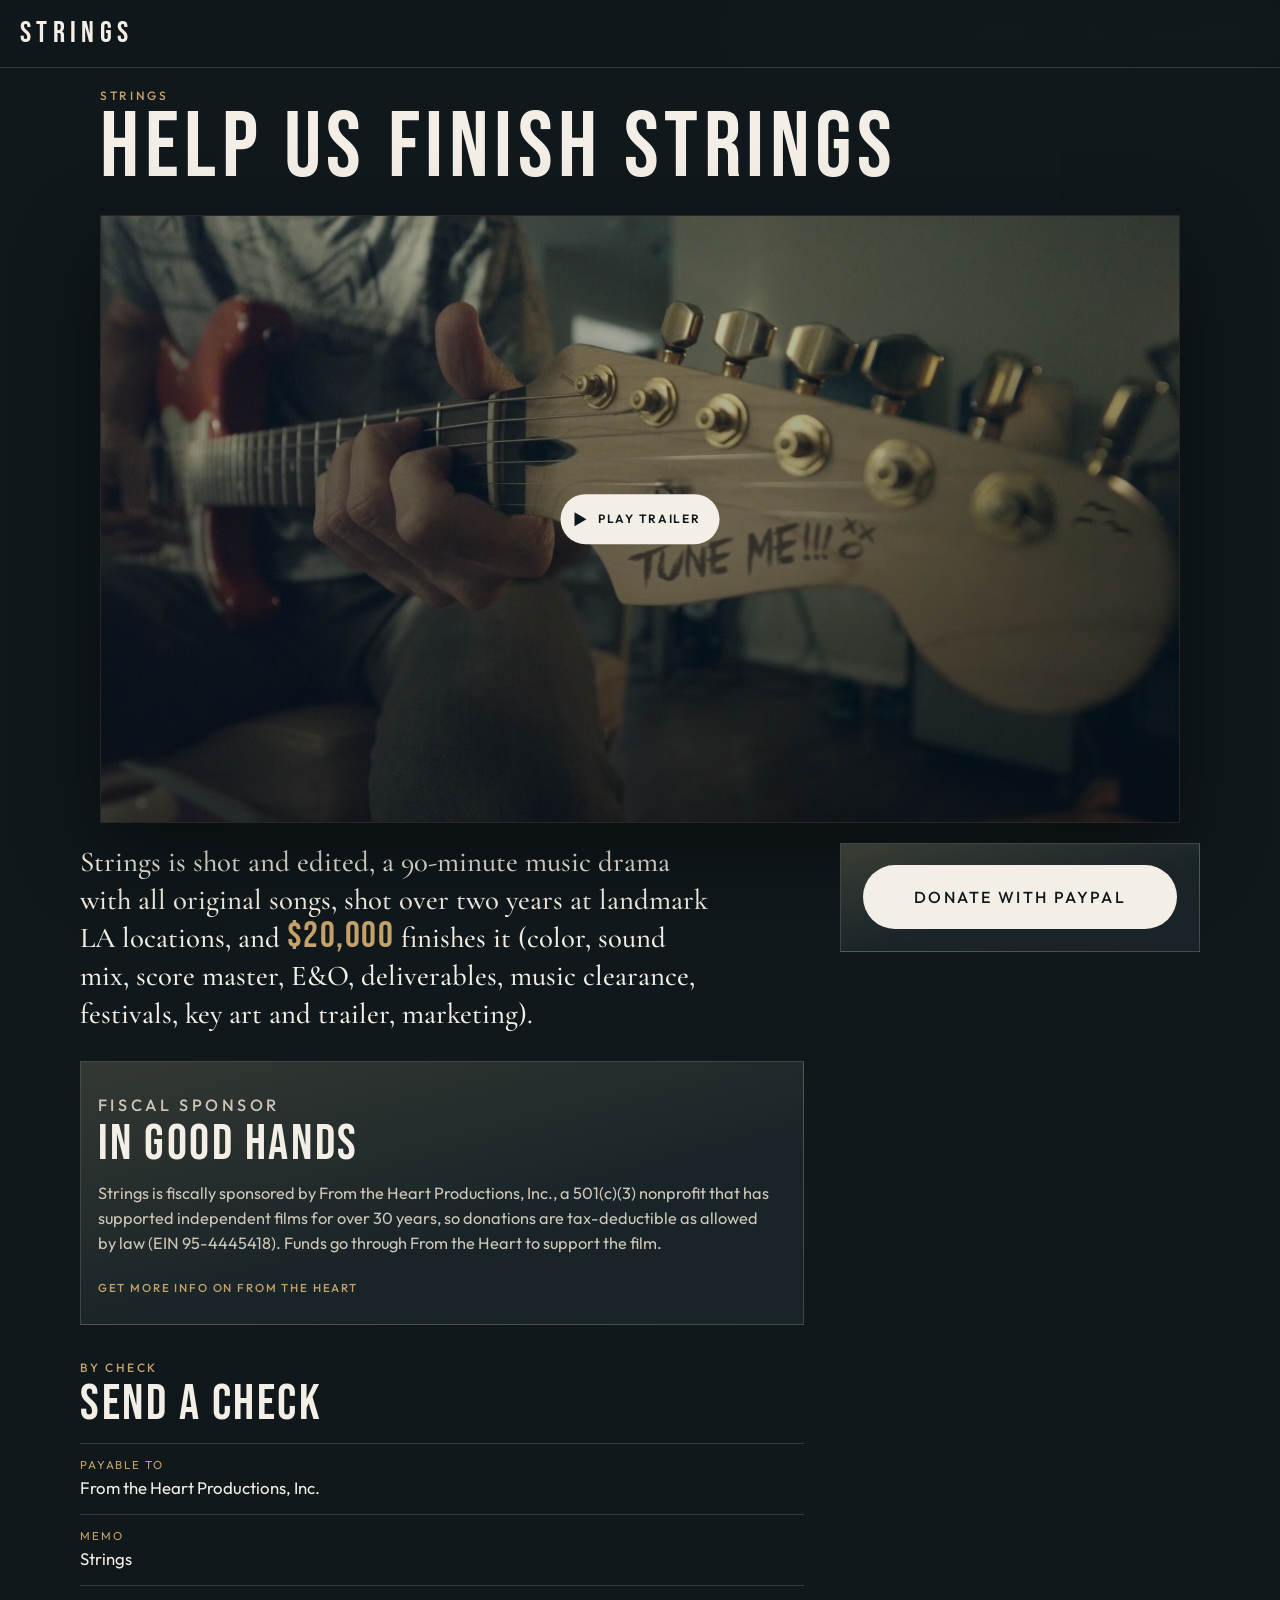
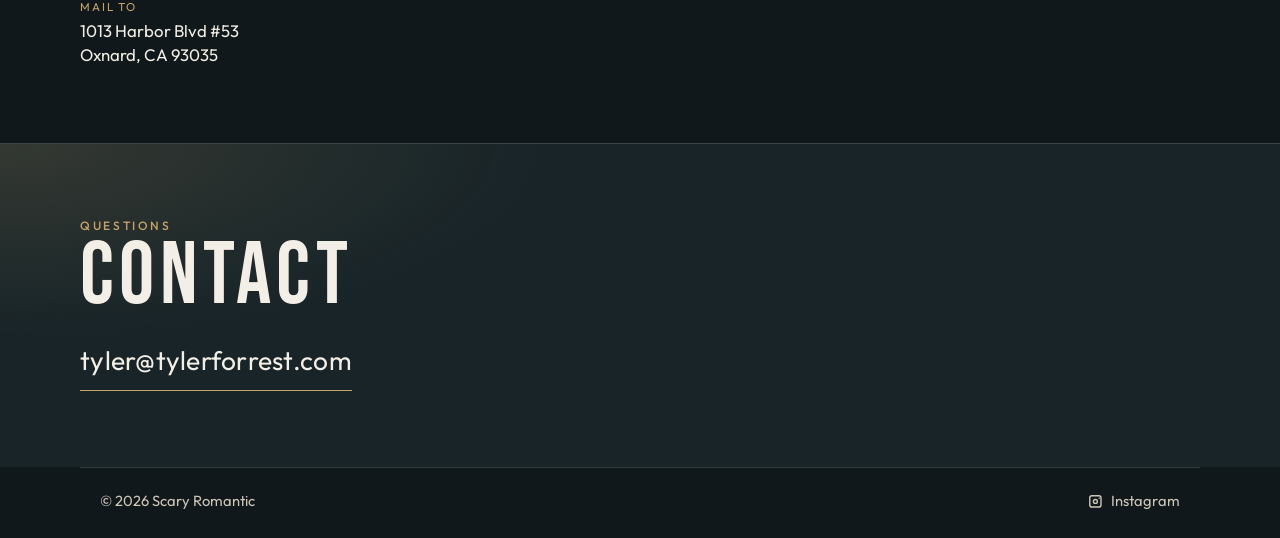
==== commit 2863e7b9: "Show the existing trailer at the top of the donate page. Visitors can play the same STRINGS trailer " ====
--- a/donate/index.html
+++ b/donate/index.html
@@ -55,6 +55,16 @@
     <header class="page-hero donate-hero">
       <p class="eyebrow">Strings</p>
       <h1>Help Us Finish Strings</h1>
+      <div class="frame frame-16x9 banner-still">
+        <a class="trailer-facade" href="https://www.youtube.com/watch?v=f74UleON9DM" data-youtube="f74UleON9DM" hidden>
+          <img src="../assets/media-stage.jpg" width="1664" height="1080" alt="">
+          <span class="play-badge"><span class="play-triangle" aria-hidden="true"></span> Play trailer</span>
+        </a>
+        <script>document.currentScript.previousElementSibling.hidden = false;</script>
+        <noscript>
+          <iframe src="https://www.youtube-nocookie.com/embed/f74UleON9DM" title="STRINGS official trailer" loading="lazy" allow="accelerometer; autoplay; clipboard-write; encrypted-media; gyroscope; picture-in-picture; web-share" allowfullscreen></iframe>
+        </noscript>
+      </div>
     </header>
 
     <section class="section section-tight" aria-labelledby="donate-heading">
@@ -66,7 +76,7 @@
 
         <!-- PayPal URL and QR image: edit DONATE_URL and DONATE_QR_SRC in js/donate.js -->
         <aside class="donate-pay" aria-label="PayPal">
-          <a class="button button-primary button-donate" id="donate-paypal" href="#">Donate with PayPal</a>
+          <a class="button button-primary button-donate" id="donate-paypal" href="https://www.paypal.com/donate/?hosted_button_id=KAPWYJ6Y4DD6A" target="_blank" rel="noopener noreferrer">Donate with PayPal</a>
           <figure class="donate-qr" id="donate-qr" hidden>
             <div class="donate-qr-frame" id="donate-qr-frame"></div>
             <figcaption>Scan to donate with PayPal</figcaption>
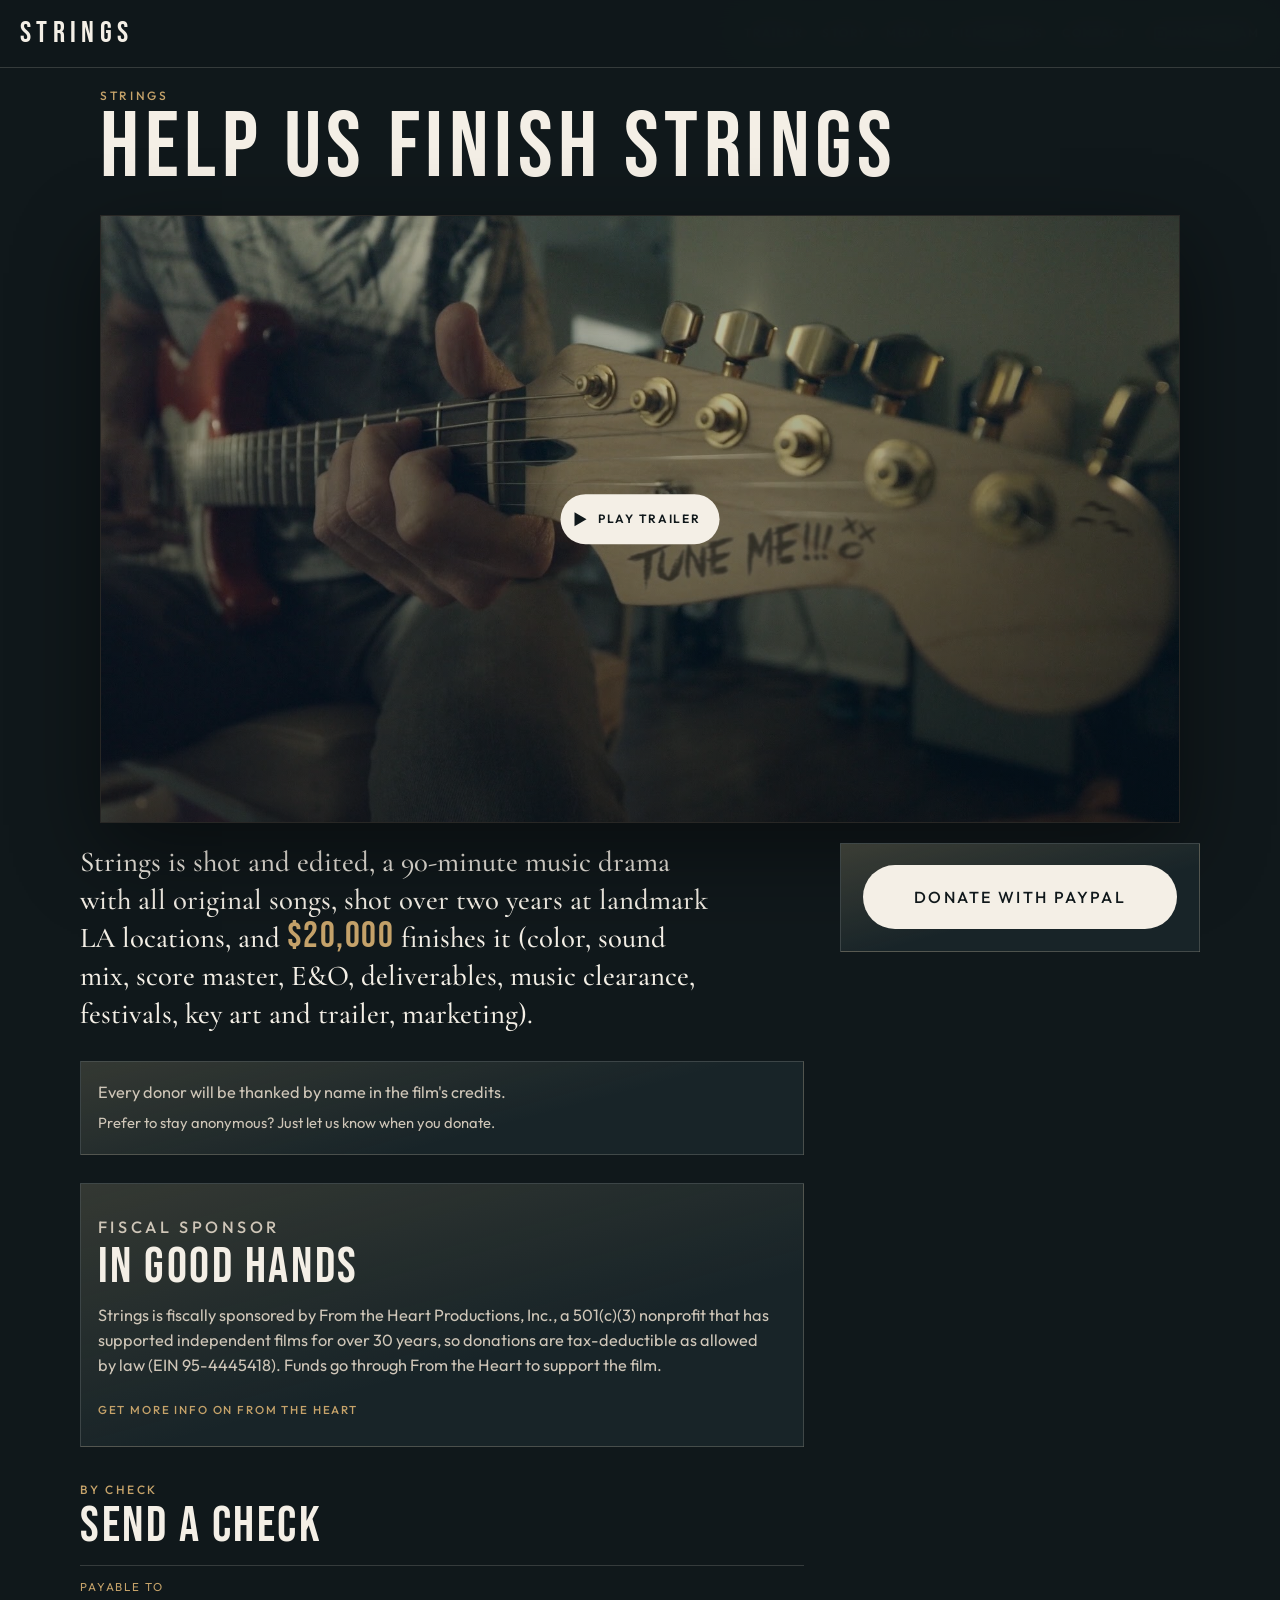
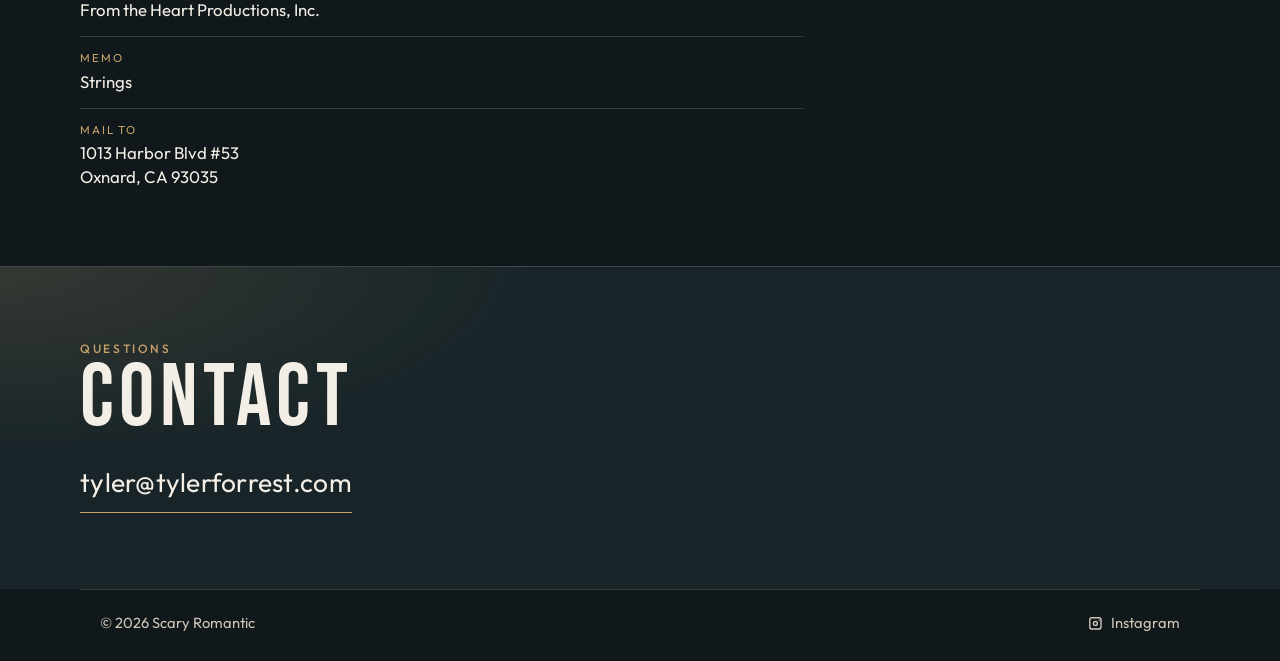
==== commit 3cd288be: "Add a donor credit note beside the donation options. Every donor is thanked by name in the credits, " ====
--- a/donate/index.html
+++ b/donate/index.html
@@ -84,6 +84,10 @@
         </aside>
 
         <div class="donate-more">
+          <section class="donate-trust" aria-labelledby="donor-credit">
+            <p id="donor-credit">Every donor will be thanked by name in the film's credits.</p>
+            <p class="donate-anon">Prefer to stay anonymous? Just let us know when you donate.</p>
+          </section>
           <section class="donate-trust" aria-labelledby="sponsor-heading">
             <p class="section-kicker">Fiscal sponsor</p>
             <h2 class="donate-heading" id="sponsor-heading">In good hands</h2>
--- a/css/styles.css
+++ b/css/styles.css
@@ -1171,6 +1171,20 @@
   line-height: 1.55;
 }
 
+.donate-trust + .donate-trust {
+  margin-top: 1.75rem;
+}
+
+.donate-trust:has(.donate-anon) > p:first-child {
+  margin-top: 0;
+}
+
+.donate-trust .donate-anon {
+  margin-top: 0.4rem;
+  font-size: 0.92rem;
+  line-height: 1.45;
+}
+
 .donate-trust .text-link {
   display: inline-flex;
   align-items: center;
